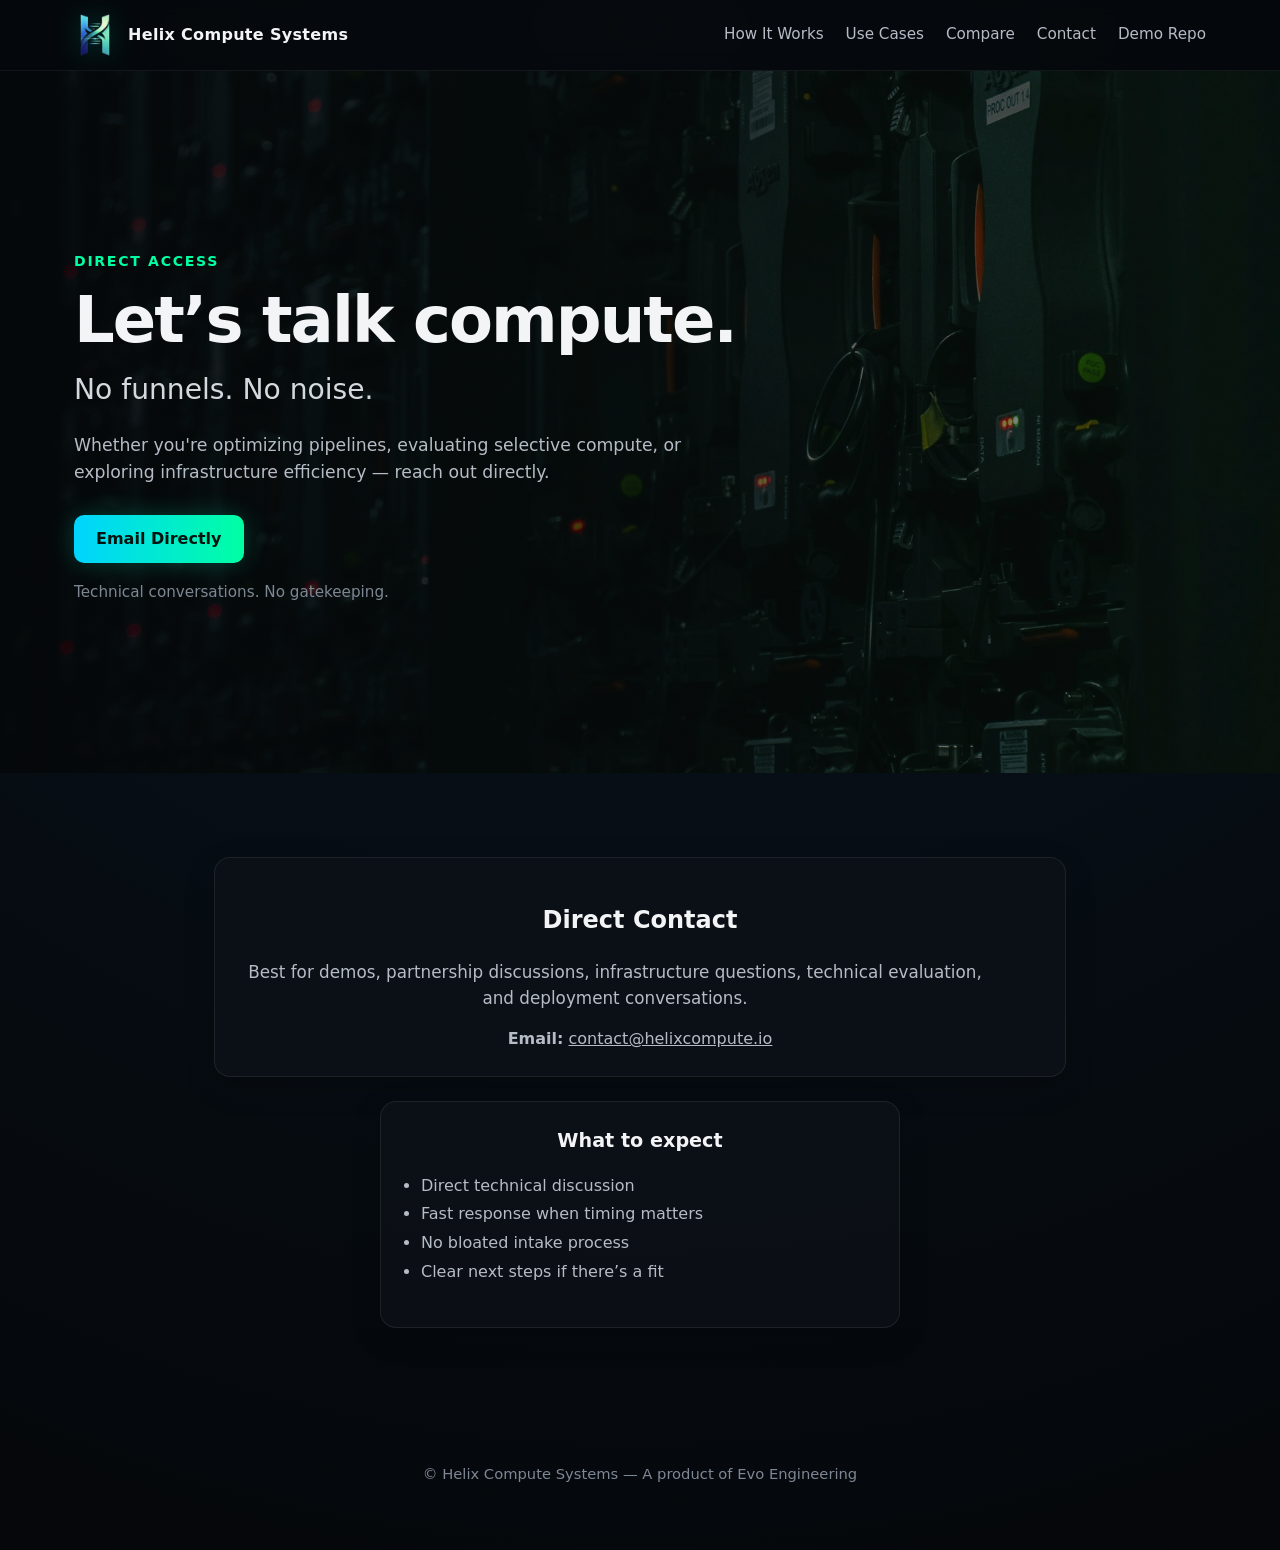
==== contact.html @ d7b4897c "Launch: Helix Compute site with contact page" ====
<!DOCTYPE html>
<html lang="en">
<head>
  <meta charset="UTF-8" />
  <meta name="viewport" content="width=device-width, initial-scale=1.0" />

  <title>Contact Helix Compute Systems | Selective Compute Infrastructure</title>

  <meta name="description" content="Contact Helix Compute Systems for demos, partnerships, and technical discussions around selective compute and infrastructure efficiency." />
  <meta name="author" content="Helix Compute Systems" />

  <meta property="og:title" content="Contact Helix Compute Systems" />
  <meta property="og:description" content="Direct technical conversations. No funnels. No noise." />
  <meta property="og:type" content="website" />
  <meta property="og:url" content="https://helixcompute.io/contact.html" />
  <meta property="og:image" content="https://helixcompute.io/assets/logo/helix_compute_logo.png" />

  <meta name="twitter:card" content="summary_large_image" />

  <link rel="canonical" href="https://helixcompute.io/contact.html" />
  <link rel="stylesheet" href="style.css" />
</head>

<body>

<header class="site-header">
  <nav class="nav">
    <a href="/" class="brand">
      <picture>
        <source srcset="assets/logo/helix_logo_icon.webp" type="image/webp">
        <img src="assets/logo/helix_logo_icon.png" class="brand-logo">
      </picture>
      <span class="brand-text">Helix Compute Systems</span>
    </a>

    <div class="nav-links">
      <a href="/#how">How It Works</a>
      <a href="/#use-cases">Use Cases</a>
      <a href="/#compare">Compare</a>
      <a href="contact.html">Contact</a>
      <a href="https://github.com/cweedman1/helixcompute-demo" target="_blank">Demo Repo</a>
    </div>
  </nav>
</header>

<main>

<!-- ✅ HERO (IDENTICAL STRUCTURE TO INDEX) -->
<section class="hero">
  <div class="hero-overlay"></div>

  <div class="hero-content">
    <p class="eyebrow">Direct Access</p>

    <h1>Let’s talk compute.</h1>

    <p class="hero-subtitle">
      No funnels. No noise.
    </p>

    <p class="hero-description">
      Whether you're optimizing pipelines, evaluating selective compute,
      or exploring infrastructure efficiency — reach out directly.
    </p>

    <div class="hero-actions">
      <a href="mailto:contact@helixcompute.io" class="btn btn-primary">
        Email Directly
      </a>
    </div>

    <p class="hero-trust">
      Technical conversations. No gatekeeping.
    </p>
  </div>
</section>

<!-- ✅ CLEAN LOWER SECTION (FIXED BULLETS + ALIGNMENT) -->
<section class="proof-section">
  <div class="section-inner narrow">

    <div class="card">
      <h2>Direct Contact</h2>

      <p class="section-copy">
        Best for demos, partnership discussions, infrastructure questions,
        technical evaluation, and deployment conversations.
      </p>

      <p style="margin-top: 16px;">
        <strong>Email:</strong>
        <a href="mailto:contact@helixcompute.io">contact@helixcompute.io</a>
      </p>
    </div>

    <div class="card" style="margin-top: 24px; text-align: left; max-width: 520px; margin-left: auto; margin-right: auto;">
      <h3 style="text-align: center;">What to expect</h3>

      <ul style="margin-top: 16px; padding-left: 20px; color: var(--muted); line-height: 1.8;">
        <li>Direct technical discussion</li>
        <li>Fast response when timing matters</li>
        <li>No bloated intake process</li>
        <li>Clear next steps if there’s a fit</li>
      </ul>
    </div>

  </div>
</section>

</main>

<footer class="site-footer">
  <p>© Helix Compute Systems — A product of Evo Engineering</p>
</footer>

</body>
</html>
---- style.css ----
:root {
  --bg: #05070a;
  --bg-soft: #0b1118;
  --panel: rgba(13, 17, 23, 0.88);
  --panel-border: rgba(255, 255, 255, 0.08);
  --text: #f3f4f6;
  --muted: #b6bcc6;
  --subtle: #7e8794;
  --accent-a: #00d4ff;
  --accent-b: #00ffa3;
  --max-width: 1180px;
}

* {
  box-sizing: border-box;
}

html {
  scroll-behavior: smooth;
}

body {
  margin: 0;
  font-family: system-ui, -apple-system, BlinkMacSystemFont, "Segoe UI", sans-serif;
  color: var(--text);
  background:
    radial-gradient(circle at top, #0f1720 0%, #071018 35%, #05070a 100%);
  line-height: 1.55;
}

img {
  display: block;
  max-width: 100%;
}

a {
  color: inherit;
}

.site-header {
  position: sticky;
  top: 0;
  z-index: 20;
  backdrop-filter: blur(10px);
  background: rgba(5, 7, 10, 0.78);
  border-bottom: 1px solid rgba(255, 255, 255, 0.06);
}

.nav {
  max-width: var(--max-width);
  margin: 0 auto;
  padding: 14px 24px;
  display: flex;
  align-items: center;
  justify-content: space-between;
  gap: 24px;
}

.brand {
  display: inline-flex;
  align-items: center;
  gap: 12px;
  text-decoration: none;
}

.brand-logo {
  width: 42px;
  height: 42px;
  object-fit: contain;
  filter: drop-shadow(0 0 12px rgba(0, 255, 200, 0.22));
}

.brand-text {
  font-size: 1rem;
  font-weight: 700;
  letter-spacing: 0.02em;
  color: var(--text);
}

.nav-links {
  display: flex;
  align-items: center;
  gap: 22px;
}

.nav-links a {
  text-decoration: none;
  color: var(--muted);
  font-size: 0.95rem;
  transition: color 0.2s ease;
}

.nav-links a:hover {
  color: var(--text);
}

.hero {
  position: relative;
  min-height: 78vh;
  display: flex;
  align-items: center;
  background:
    url("assets/images/hero.webp") right center / cover no-repeat;
  overflow: hidden;
}

.hero-overlay {
  position: absolute;
  inset: 0;
  background:
    linear-gradient(
      90deg,
      rgba(5, 7, 10, 0.92) 0%,
      rgba(5, 7, 10, 0.78) 38%,
      rgba(5, 7, 10, 0.36) 100%
    );
}

.hero-content {
  position: relative;
  z-index: 1;
  max-width: var(--max-width);
  width: 100%;
  margin: 0 auto;
  padding: 96px 24px 84px;
}

.hero-content > * {
  max-width: 720px;
}

.eyebrow {
  margin: 0 0 14px;
  color: var(--accent-b);
  font-size: 0.88rem;
  font-weight: 700;
  letter-spacing: 0.12em;
  text-transform: uppercase;
}

.hero h1 {
  margin: 0 0 14px;
  font-size: clamp(2.5rem, 5vw, 4.5rem);
  line-height: 1.05;
  letter-spacing: -0.03em;
}

.hero-subtitle {
  margin: 0 0 20px;
  font-size: clamp(1.2rem, 2.2vw, 1.8rem);
  color: #d5d9df;
}

.hero-description {
  margin: 0 0 30px;
  color: var(--muted);
  font-size: 1.08rem;
  max-width: 680px;
}

.hero-actions {
  display: flex;
  flex-wrap: wrap;
  gap: 14px;
  margin-bottom: 18px;
}

.btn {
  display: inline-flex;
  align-items: center;
  justify-content: center;
  min-height: 48px;
  padding: 0 22px;
  border-radius: 10px;
  text-decoration: none;
  font-weight: 700;
  transition:
    transform 0.2s ease,
    box-shadow 0.2s ease,
    border-color 0.2s ease,
    color 0.2s ease,
    background 0.2s ease;
}

.btn:hover {
  transform: translateY(-1px);
}

.btn-primary {
  color: #03130d;
  background: linear-gradient(90deg, var(--accent-a), var(--accent-b));
  box-shadow: 0 0 24px rgba(0, 255, 200, 0.22);
}

.btn-primary:hover {
  box-shadow: 0 0 30px rgba(0, 255, 200, 0.3);
}

.btn-secondary {
  color: var(--text);
  background: rgba(255, 255, 255, 0.02);
  border: 1px solid rgba(255, 255, 255, 0.12);
}

.btn-secondary:hover {
  border-color: rgba(255, 255, 255, 0.24);
}

.hero-trust {
  margin: 0;
  color: var(--subtle);
  font-size: 0.95rem;
}

.section-inner {
  max-width: var(--max-width);
  margin: 0 auto;
  padding: 0 24px;
}

.section-inner.narrow {
  max-width: 900px;
}

.proof-section,
.how,
.use,
.compare {
  padding: 84px 0;
}

.proof-box,
.card {
  background: var(--panel);
  border: 1px solid var(--panel-border);
  border-radius: 16px;
  box-shadow: 0 10px 30px rgba(0, 0, 0, 0.18);
}

.proof-box {
  max-width: 620px;
  margin: 0 auto;
  padding: 26px 24px;
  text-align: left;
}

.proof-box h2,
.how h2,
.use h2,
.compare h2 {
  margin: 0 0 22px;
  text-align: center;
  font-size: clamp(1.8rem, 3vw, 2.3rem);
  letter-spacing: -0.02em;
}

.proof-box h2 {
  text-align: left;
  font-size: 1.5rem;
}

pre {
  margin: 0;
  white-space: pre-wrap;
  word-break: break-word;
  font-family: ui-monospace, SFMono-Regular, Menlo, Consolas, monospace;
  font-size: 0.98rem;
  color: #d9dde3;
}

.grid {
  display: grid;
  grid-template-columns: repeat(3, minmax(0, 1fr));
  gap: 20px;
}

.card {
  padding: 24px 20px;
  text-align: center;
}

.card h3 {
  margin: 0 0 12px;
  font-size: 1.2rem;
}

.card p {
  margin: 0;
  color: var(--muted);
}

.section-copy {
  margin: 0 auto 20px;
  color: var(--muted);
  text-align: center;
  max-width: 760px;
  font-size: 1.05rem;
}

.use-list {
  list-style: none;
  margin: 0;
  padding: 0;
  text-align: center;
}

.use-list li {
  margin: 10px 0;
  color: var(--text);
  font-size: 1.02rem;
}

.site-footer {
  padding: 36px 24px 50px;
  text-align: center;
  color: var(--subtle);
  font-size: 0.92rem;
}

@media (max-width: 900px) {
  .nav {
    flex-direction: column;
    align-items: flex-start;
  }

  .nav-links {
    flex-wrap: wrap;
    gap: 14px 18px;
  }

  .grid {
    grid-template-columns: 1fr;
  }

  .hero {
    min-height: 70vh;
    background-position: center right;
  }

  .hero-content {
    padding-top: 72px;
    padding-bottom: 64px;
  }
}

@media (max-width: 640px) {
  .hero {
    background-position: 72% center;
  }

  .hero-overlay {
    background:
      linear-gradient(
        180deg,
        rgba(5, 7, 10, 0.88) 0%,
        rgba(5, 7, 10, 0.76) 40%,
        rgba(5, 7, 10, 0.92) 100%
      );
  }

  .hero-actions {
    flex-direction: column;
    align-items: stretch;
    max-width: 320px;
  }

  .btn {
    width: 100%;
  }
}
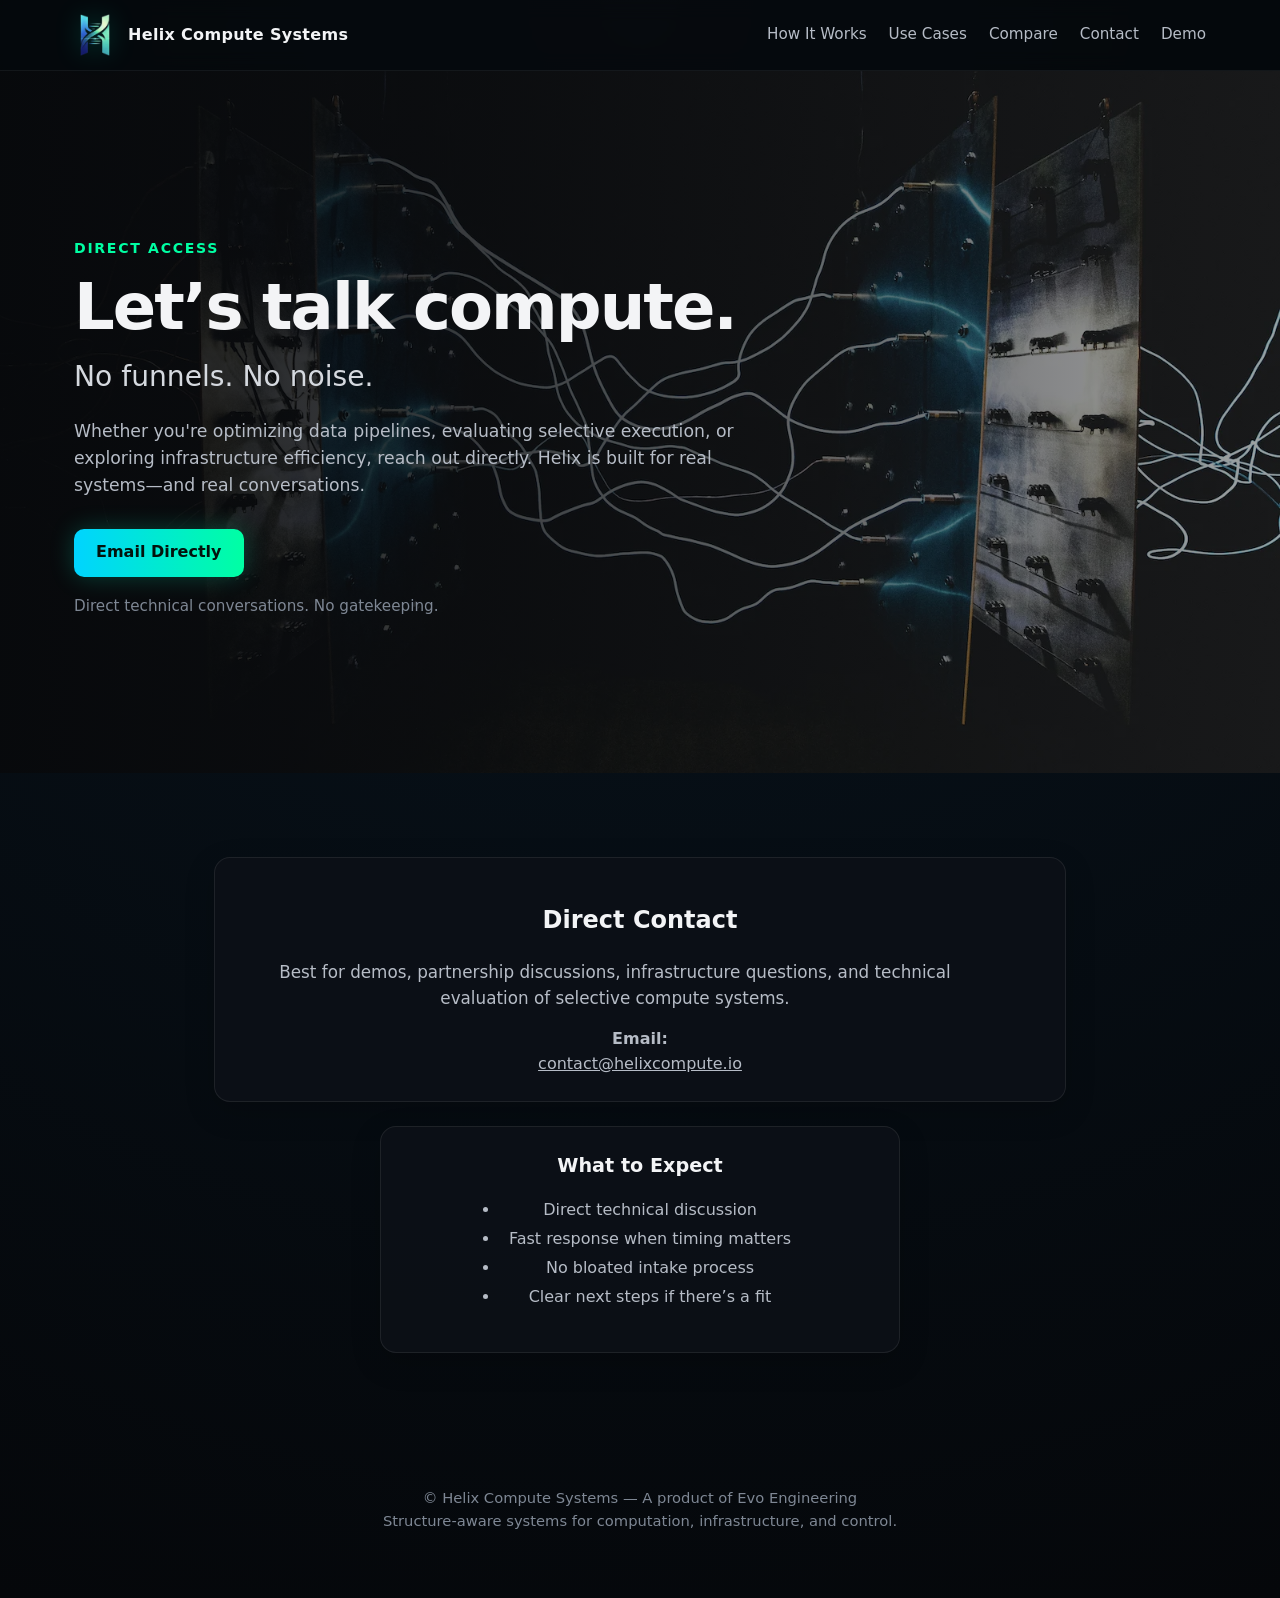
==== commit 5771acd5: "Finalize Helix Compute site - all comparison pages aligned" ====
--- a/contact.html
+++ b/contact.html
@@ -6,7 +6,7 @@
 
   <title>Contact Helix Compute Systems | Selective Compute Infrastructure</title>
 
-  <meta name="description" content="Contact Helix Compute Systems for demos, partnerships, and technical discussions around selective compute and infrastructure efficiency." />
+  <meta name="description" content="Contact Helix Compute Systems for demos, partnerships, and technical discussions around selective compute, streaming pipelines, and infrastructure efficiency." />
   <meta name="author" content="Helix Compute Systems" />
 
   <meta property="og:title" content="Contact Helix Compute Systems" />
@@ -18,7 +18,7 @@
   <meta name="twitter:card" content="summary_large_image" />
 
   <link rel="canonical" href="https://helixcompute.io/contact.html" />
-  <link rel="stylesheet" href="style.css" />
+  <link rel="stylesheet" href="./style.css" />
 </head>
 
 <body>
@@ -26,10 +26,7 @@
 <header class="site-header">
   <nav class="nav">
     <a href="/" class="brand">
-      <picture>
-        <source srcset="assets/logo/helix_logo_icon.webp" type="image/webp">
-        <img src="assets/logo/helix_logo_icon.png" class="brand-logo">
-      </picture>
+      <img src="assets/logo/helix_logo_icon.webp" class="brand-logo" alt="Helix logo">
       <span class="brand-text">Helix Compute Systems</span>
     </a>
 
@@ -38,18 +35,19 @@
       <a href="/#use-cases">Use Cases</a>
       <a href="/#compare">Compare</a>
       <a href="contact.html">Contact</a>
-      <a href="https://github.com/cweedman1/helixcompute-demo" target="_blank">Demo Repo</a>
+      <a href="https://github.com/cweedman1/helixcompute-demo" target="_blank">Demo</a>
     </div>
   </nav>
 </header>
 
 <main>
 
-<!-- ✅ HERO (IDENTICAL STRUCTURE TO INDEX) -->
-<section class="hero">
+<!-- HERO -->
+<section class="hero hero-contact">
   <div class="hero-overlay"></div>
 
   <div class="hero-content">
+
     <p class="eyebrow">Direct Access</p>
 
     <h1>Let’s talk compute.</h1>
@@ -59,8 +57,8 @@
     </p>
 
     <p class="hero-description">
-      Whether you're optimizing pipelines, evaluating selective compute,
-      or exploring infrastructure efficiency — reach out directly.
+      Whether you're optimizing data pipelines, evaluating selective execution, or exploring infrastructure efficiency,
+      reach out directly. Helix is built for real systems—and real conversations.
     </p>
 
     <div class="hero-actions">
@@ -70,12 +68,13 @@
     </div>
 
     <p class="hero-trust">
-      Technical conversations. No gatekeeping.
+      Direct technical conversations. No gatekeeping.
     </p>
+
   </div>
 </section>
 
-<!-- ✅ CLEAN LOWER SECTION (FIXED BULLETS + ALIGNMENT) -->
+<!-- CONTACT INFO -->
 <section class="proof-section">
   <div class="section-inner narrow">
 
@@ -84,19 +83,19 @@
 
       <p class="section-copy">
         Best for demos, partnership discussions, infrastructure questions,
-        technical evaluation, and deployment conversations.
+        and technical evaluation of selective compute systems.
       </p>
 
-      <p style="margin-top: 16px;">
-        <strong>Email:</strong>
+      <p style="margin-top: 16px; text-align:center;">
+        <strong>Email:</strong><br>
         <a href="mailto:contact@helixcompute.io">contact@helixcompute.io</a>
       </p>
     </div>
 
-    <div class="card" style="margin-top: 24px; text-align: left; max-width: 520px; margin-left: auto; margin-right: auto;">
-      <h3 style="text-align: center;">What to expect</h3>
+    <div class="card" style="margin-top: 24px; max-width: 520px; margin-left: auto; margin-right: auto;">
+      <h3 style="text-align: center;">What to Expect</h3>
 
-      <ul style="margin-top: 16px; padding-left: 20px; color: var(--muted); line-height: 1.8;">
+      <ul style="margin-top: 16px; padding-left: 20px; color: var(--muted); line-height: 1.8; max-width: 320px; margin-left: auto; margin-right: auto;">
         <li>Direct technical discussion</li>
         <li>Fast response when timing matters</li>
         <li>No bloated intake process</li>
@@ -110,7 +109,10 @@
 </main>
 
 <footer class="site-footer">
-  <p>© Helix Compute Systems — A product of Evo Engineering</p>
+  <p>
+    © Helix Compute Systems — A product of Evo Engineering<br>
+    Structure-aware systems for computation, infrastructure, and control.
+  </p>
 </footer>
 
 </body>
--- a/style.css
+++ b/style.css
@@ -367,4 +367,20 @@
   .btn {
     width: 100%;
   }
+}
+.hero-contact {
+  background:
+    url("assets/images/hero-contact.webp") right center / cover no-repeat;
+}
+.hero-kafka {
+  background:
+    url("assets/images/hero-kafka.webp") right center / cover no-repeat;
+}
+.hero-parquet {
+  background:
+    url("assets/images/hero-parquet-vs-helix.webp") right center / cover no-repeat;
+}
+.hero-delta {
+  background:
+    url("assets/images/hero-delta-vs-helix.webp") right center / cover no-repeat;
 }
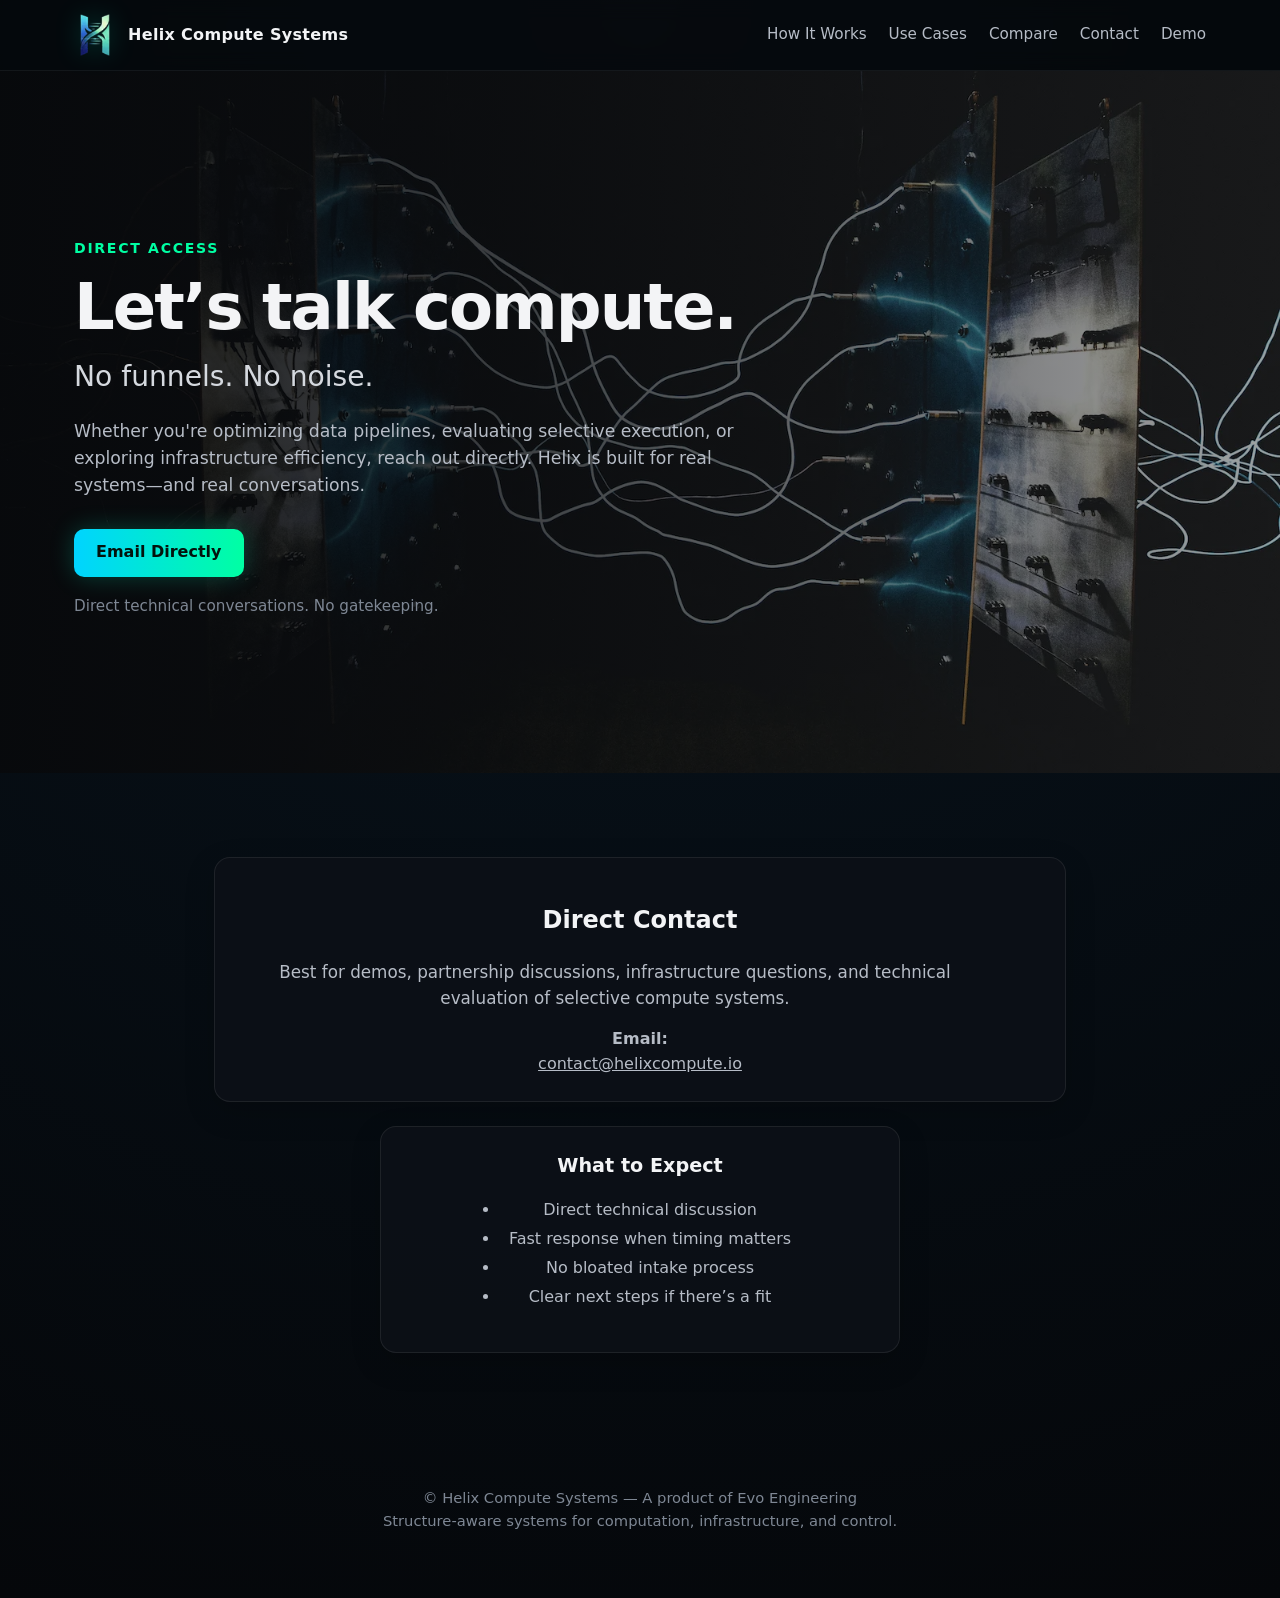
==== commit b3e7433a: "Optimize Helix Compute performance, semantics, and Lighthouse structure" ====
--- a/contact.html
+++ b/contact.html
@@ -12,12 +12,18 @@
   <meta property="og:title" content="Contact Helix Compute Systems" />
   <meta property="og:description" content="Direct technical conversations. No funnels. No noise." />
   <meta property="og:type" content="website" />
-  <meta property="og:url" content="https://helixcompute.io/contact.html" />
-  <meta property="og:image" content="https://helixcompute.io/assets/logo/helix_compute_logo.png" />
+  <meta property="og:url" content="https://www.helixcompute.io/contact.html" />
+  <meta property="og:image" content="https://www.helixcompute.io/assets/logo/helix_compute_logo.png" />
 
   <meta name="twitter:card" content="summary_large_image" />
 
-  <link rel="canonical" href="https://helixcompute.io/contact.html" />
+  <link rel="canonical" href="https://www.helixcompute.io/contact.html" />
+  <link rel="icon" href="/favicon.ico" sizes="any" />
+  <link
+    rel="preload"
+    as="image"
+    href="assets/images/hero-contact.webp"
+    fetchpriority="high" />
   <link rel="stylesheet" href="./style.css" />
 </head>
 
@@ -26,7 +32,14 @@
 <header class="site-header">
   <nav class="nav">
     <a href="/" class="brand">
-      <img src="assets/logo/helix_logo_icon.webp" class="brand-logo" alt="Helix logo">
+      <img
+        src="assets/logo/helix_logo_icon-42.webp"
+        srcset="assets/logo/helix_logo_icon-42.webp 42w, assets/logo/helix_logo_icon-84.webp 84w, assets/logo/helix_logo_icon-126.webp 126w"
+        sizes="42px"
+        width="42"
+        height="58"
+        class="brand-logo"
+        alt="Helix logo">
       <span class="brand-text">Helix Compute Systems</span>
     </a>
 
@@ -116,4 +129,4 @@
 </footer>
 
 </body>
-</html>+</html>
--- a/style.css
+++ b/style.css
@@ -383,4 +383,43 @@
 .hero-delta {
   background:
     url("assets/images/hero-delta-vs-helix.webp") right center / cover no-repeat;
+}
+/* ===== HERO FIX (DROP-IN PATCH) ===== */
+
+.hero {
+  min-height: 78vh;
+  min-height: 78svh; /* mobile fix */
+  background-size: cover;
+  background-repeat: no-repeat;
+  background-position: right center;
+}
+
+/* Ensure all hero variants behave consistently */
+.hero-contact,
+.hero-kafka,
+.hero-parquet,
+.hero-delta {
+  background-size: cover;
+  background-repeat: no-repeat;
+  background-position: right center;
+}
+
+/* ===== MOBILE FIX (KEY CHANGE) ===== */
+
+@media (max-width: 640px) {
+
+  /* Fix image not visible on mobile */
+  .hero,
+  .hero-contact,
+  .hero-kafka,
+  .hero-parquet,
+  .hero-delta {
+    background-position: center center !important;
+  }
+
+  /* Fix mobile viewport height issues */
+  .hero {
+    min-height: 70vh;
+    min-height: 70svh;
+  }
 }
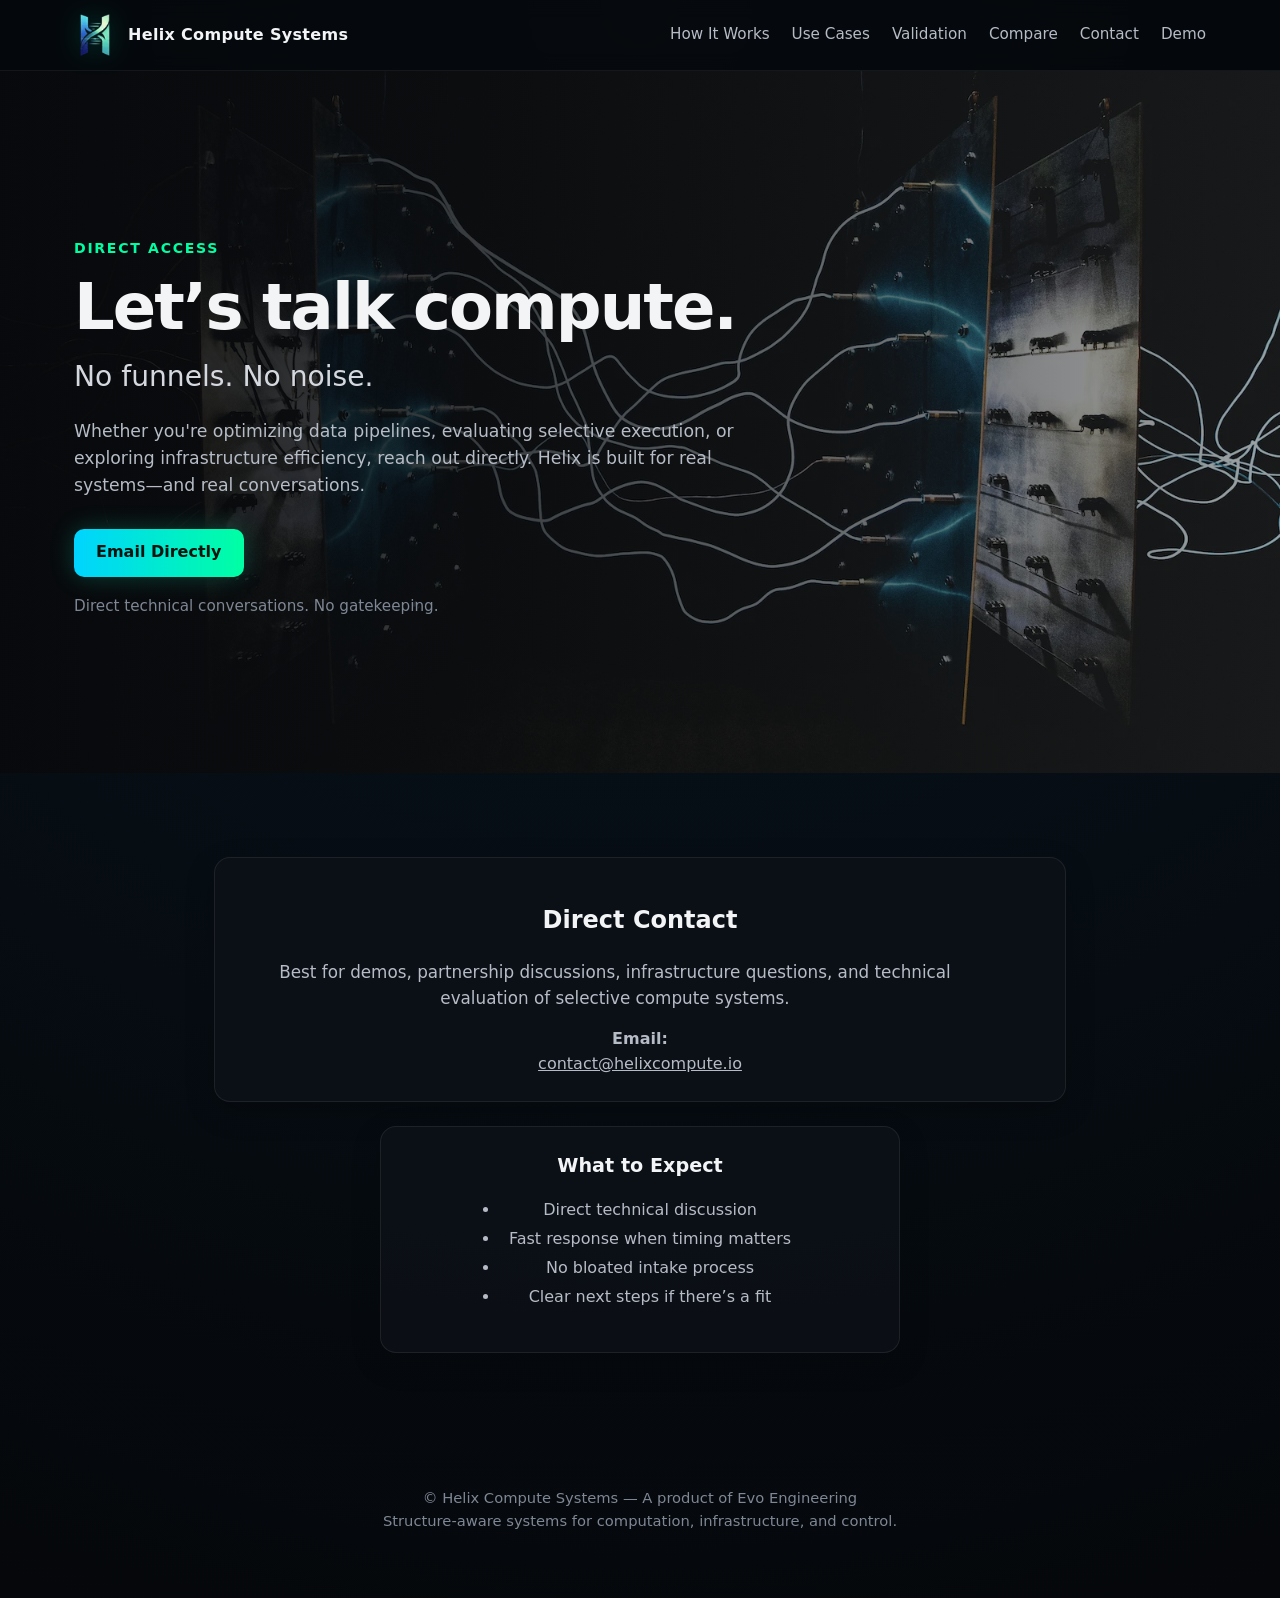
==== commit eec54d03: "Add Helix validation evidence and targeted SEO updates" ====
--- a/contact.html
+++ b/contact.html
@@ -4,9 +4,9 @@
   <meta charset="UTF-8" />
   <meta name="viewport" content="width=device-width, initial-scale=1.0" />
 
-  <title>Contact Helix Compute Systems | Selective Compute Infrastructure</title>
+  <title>Contact Helix Compute | Selective Execution for Data Pipelines</title>
 
-  <meta name="description" content="Contact Helix Compute Systems for demos, partnerships, and technical discussions around selective compute, streaming pipelines, and infrastructure efficiency." />
+  <meta name="description" content="Contact Helix Compute for demos, partnerships, and technical discussions about deterministic selective execution for data pipelines." />
   <meta name="author" content="Helix Compute Systems" />
 
   <meta property="og:title" content="Contact Helix Compute Systems" />
@@ -16,6 +16,9 @@
   <meta property="og:image" content="https://www.helixcompute.io/assets/logo/helix_compute_logo.png" />
 
   <meta name="twitter:card" content="summary_large_image" />
+  <meta name="twitter:title" content="Contact Helix Compute" />
+  <meta name="twitter:description" content="Discuss deterministic selective execution for data pipelines directly with Helix Compute." />
+  <meta name="twitter:image" content="https://www.helixcompute.io/assets/logo/helix_compute_logo.png" />
 
   <link rel="canonical" href="https://www.helixcompute.io/contact.html" />
   <link rel="icon" href="/favicon.ico" sizes="any" />
@@ -39,13 +42,14 @@
         width="42"
         height="58"
         class="brand-logo"
-        alt="Helix logo">
+        alt="Helix Compute Systems logo">
       <span class="brand-text">Helix Compute Systems</span>
     </a>
 
     <div class="nav-links">
       <a href="/#how">How It Works</a>
       <a href="/#use-cases">Use Cases</a>
+      <a href="/#validation">Validation</a>
       <a href="/#compare">Compare</a>
       <a href="contact.html">Contact</a>
       <a href="https://github.com/cweedman1/helixcompute-demo" target="_blank">Demo</a>
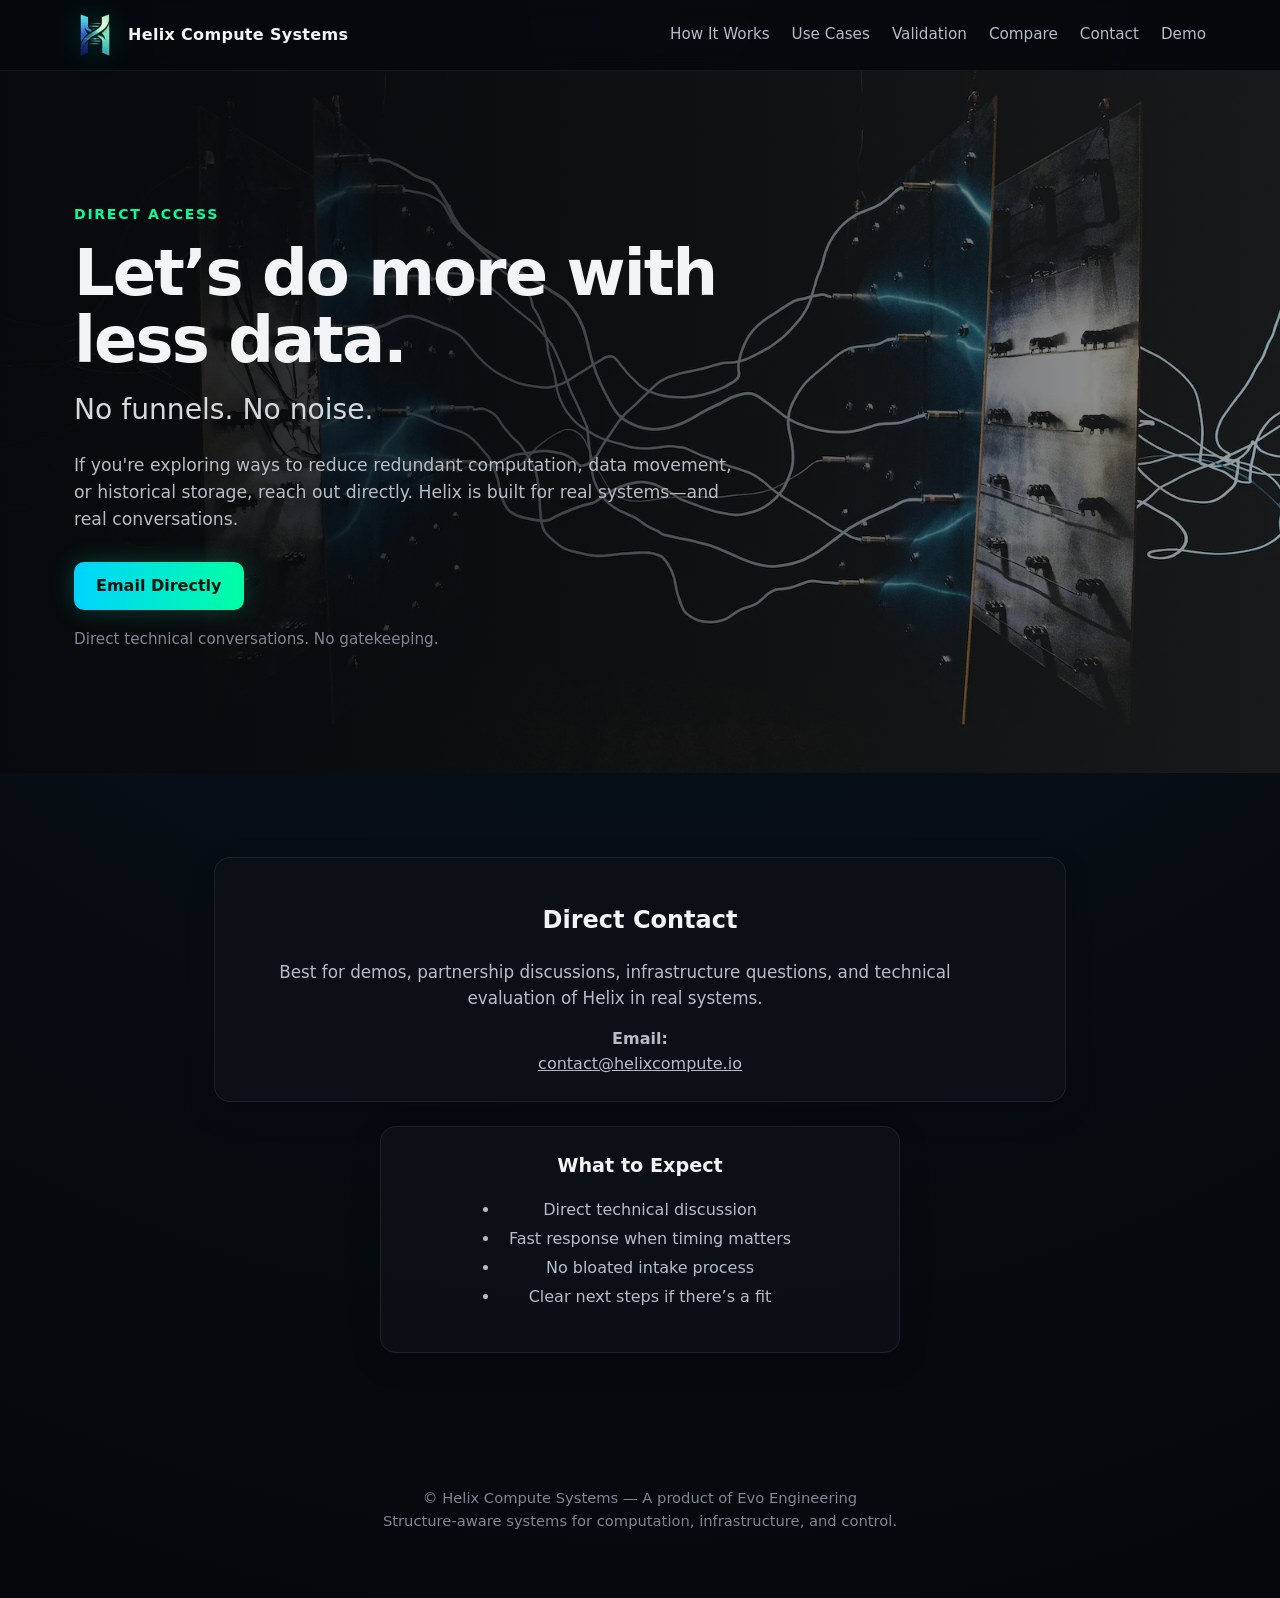
==== commit df2f3c8d: "Launch Do More With Less Data" ====
--- a/contact.html
+++ b/contact.html
@@ -4,21 +4,21 @@
   <meta charset="UTF-8" />
   <meta name="viewport" content="width=device-width, initial-scale=1.0" />
 
-  <title>Contact Helix Compute | Selective Execution for Data Pipelines</title>
+  <title>Contact Helix Compute | Do More With Less Data</title>
 
-  <meta name="description" content="Contact Helix Compute for demos, partnerships, and technical discussions about deterministic selective execution for data pipelines." />
+  <meta name="description" content="Contact Helix Compute for demos, partnerships, and technical discussions about reducing redundant computation, data movement, and storage." />
   <meta name="author" content="Helix Compute Systems" />
 
   <meta property="og:title" content="Contact Helix Compute Systems" />
   <meta property="og:description" content="Direct technical conversations. No funnels. No noise." />
   <meta property="og:type" content="website" />
   <meta property="og:url" content="https://www.helixcompute.io/contact.html" />
-  <meta property="og:image" content="https://www.helixcompute.io/assets/logo/helix_compute_logo.png" />
+  <meta property="og:image" content="https://www.helixcompute.io/assets/logo/helix_compute_social_card.png" />
 
   <meta name="twitter:card" content="summary_large_image" />
   <meta name="twitter:title" content="Contact Helix Compute" />
-  <meta name="twitter:description" content="Discuss deterministic selective execution for data pipelines directly with Helix Compute." />
-  <meta name="twitter:image" content="https://www.helixcompute.io/assets/logo/helix_compute_logo.png" />
+  <meta name="twitter:description" content="Talk with Helix Compute about computing less, moving less, and storing less by working from change." />
+  <meta name="twitter:image" content="https://www.helixcompute.io/assets/logo/helix_compute_social_card.png" />
 
   <link rel="canonical" href="https://www.helixcompute.io/contact.html" />
   <link rel="icon" href="/favicon.ico" sizes="any" />
@@ -49,10 +49,10 @@
     <div class="nav-links">
       <a href="/#how">How It Works</a>
       <a href="/#use-cases">Use Cases</a>
-      <a href="/#validation">Validation</a>
+      <a href="https://github.com/HelixComputeSystems/helixcompute-public/blob/main/evidence/README.md" target="_blank" rel="noopener">Validation</a>
       <a href="/#compare">Compare</a>
       <a href="contact.html">Contact</a>
-      <a href="https://github.com/cweedman1/helixcompute-demo" target="_blank">Demo</a>
+      <a href="/#live-proof">Demo</a>
     </div>
   </nav>
 </header>
@@ -67,14 +67,14 @@
 
     <p class="eyebrow">Direct Access</p>
 
-    <h1>Let’s talk compute.</h1>
+    <h1>Let’s do more with less data.</h1>
 
     <p class="hero-subtitle">
       No funnels. No noise.
     </p>
 
     <p class="hero-description">
-      Whether you're optimizing data pipelines, evaluating selective execution, or exploring infrastructure efficiency,
+      If you're exploring ways to reduce redundant computation, data movement, or historical storage,
       reach out directly. Helix is built for real systems—and real conversations.
     </p>
 
@@ -100,7 +100,7 @@
 
       <p class="section-copy">
         Best for demos, partnership discussions, infrastructure questions,
-        and technical evaluation of selective compute systems.
+        and technical evaluation of Helix in real systems.
       </p>
 
       <p style="margin-top: 16px; text-align:center;">
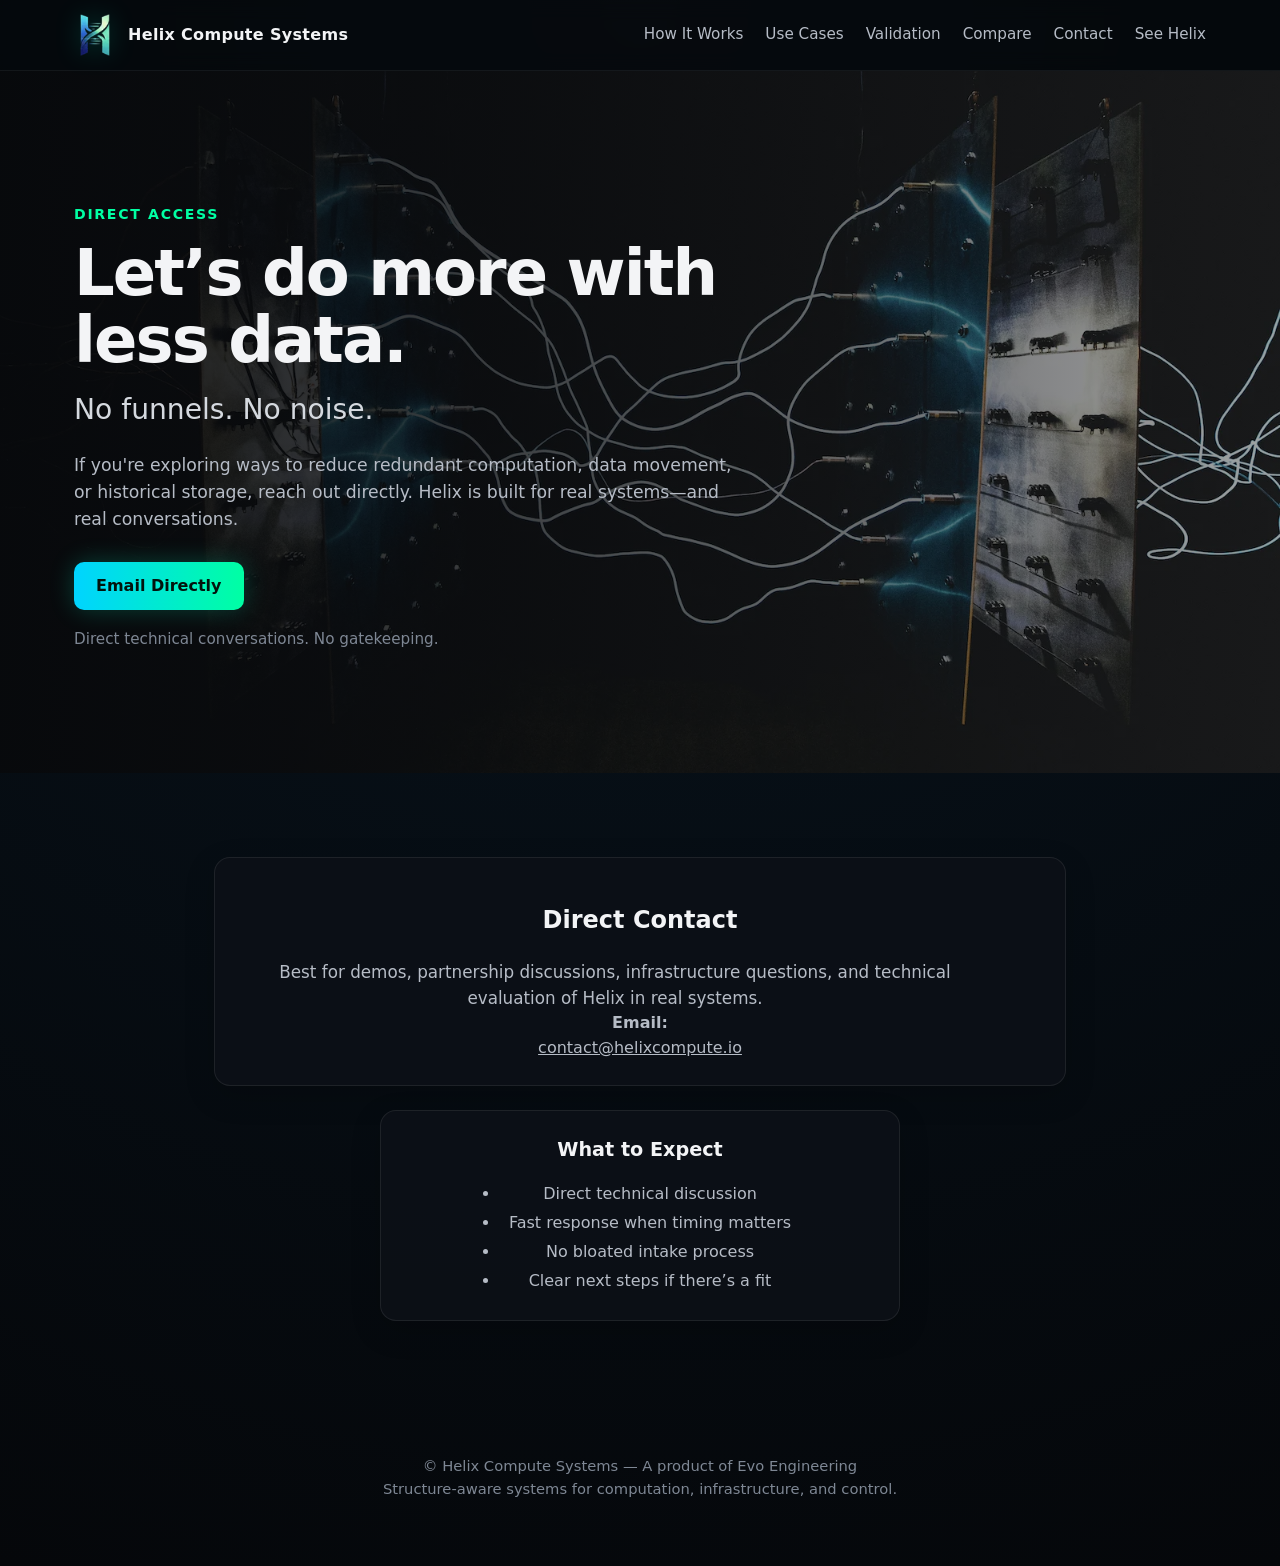
==== commit 5c17b67e: "Launch State Field V2 and evidence-led site" ====
--- a/contact.html
+++ b/contact.html
@@ -52,7 +52,7 @@
       <a href="https://github.com/HelixComputeSystems/helixcompute-public/blob/main/evidence/README.md" target="_blank" rel="noopener">Validation</a>
       <a href="/#compare">Compare</a>
       <a href="contact.html">Contact</a>
-      <a href="/#live-proof">Demo</a>
+      <a href="./#see-helix">See Helix</a>
     </div>
   </nav>
 </header>
@@ -103,16 +103,16 @@
         and technical evaluation of Helix in real systems.
       </p>
 
-      <p style="margin-top: 16px; text-align:center;">
+      <p class="contact-email">
         <strong>Email:</strong><br>
         <a href="mailto:contact@helixcompute.io">contact@helixcompute.io</a>
       </p>
     </div>
 
-    <div class="card" style="margin-top: 24px; max-width: 520px; margin-left: auto; margin-right: auto;">
-      <h3 style="text-align: center;">What to Expect</h3>
+    <div class="card contact-expectations">
+      <h3>What to Expect</h3>
 
-      <ul style="margin-top: 16px; padding-left: 20px; color: var(--muted); line-height: 1.8; max-width: 320px; margin-left: auto; margin-right: auto;">
+      <ul class="contact-expectations-list">
         <li>Direct technical discussion</li>
         <li>Fast response when timing matters</li>
         <li>No bloated intake process</li>
--- a/style.css
+++ b/style.css
@@ -289,12 +289,58 @@
   color: var(--muted);
 }
 
+@media (min-width: 901px) {
+  #validation .validation-exactness-card {
+    grid-column: 2;
+  }
+}
+
+.comparison-detail-card {
+  margin-top: 1.5rem;
+}
+
+.contact-email {
+  margin-top: 16px;
+  text-align: center;
+}
+
+.contact-expectations {
+  max-width: 520px;
+  margin: 24px auto 0;
+}
+
+.contact-expectations h3 {
+  text-align: center;
+}
+
+.contact-expectations-list {
+  max-width: 320px;
+  margin: 16px auto 0;
+  padding-left: 20px;
+  color: var(--muted);
+  line-height: 1.8;
+}
+
 .section-copy {
   margin: 0 auto 20px;
   color: var(--muted);
   text-align: center;
   max-width: 760px;
   font-size: 1.05rem;
+}
+
+.section-eyebrow,
+.section-link {
+  text-align: center;
+}
+
+.section-copy-last {
+  margin-top: 20px;
+  margin-bottom: 0;
+}
+
+.section-link {
+  margin-top: 20px;
 }
 
 .use-list {
@@ -315,6 +361,11 @@
   text-align: center;
   color: var(--subtle);
   font-size: 0.92rem;
+}
+
+.site-footer a {
+  color: inherit;
+  text-decoration: underline;
 }
 
 @media (max-width: 900px) {
@@ -422,4 +473,4 @@
     min-height: 70vh;
     min-height: 70svh;
   }
-}+}
